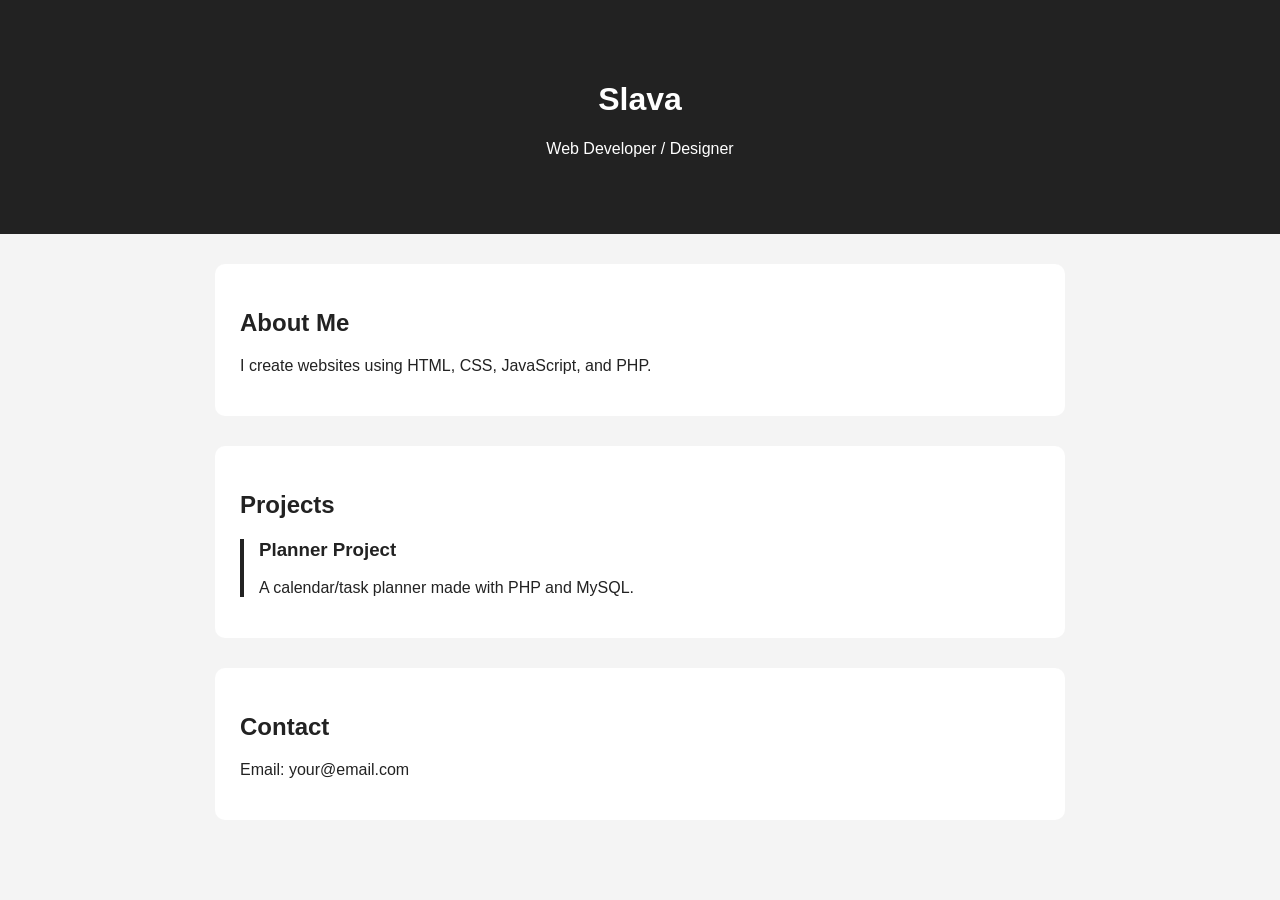
==== index.html @ 246210ca "Updated portfolio" ====
<!DOCTYPE html>
<html lang="en">
<head>
  <meta charset="UTF-8">
  <title>My Portfolio</title>
  <link rel="stylesheet" href="style.css">
</head>
<body>

  <header>
    <h1>Slava</h1>
    <p>Web Developer / Designer</p>
  </header>

  <section>
    <h2>About Me</h2>
    <p>I create websites using HTML, CSS, JavaScript, and PHP.</p>
  </section>

  <section>
    <h2>Projects</h2>
    <div class="project">
      <h3>Planner Project</h3>
      <p>A calendar/task planner made with PHP and MySQL.</p>
    </div>
  </section>

  <section>
    <h2>Contact</h2>
    <p>Email: your@email.com</p>
  </section>

  <script src="script.js"></script>
</body>
</html>
---- style.css ----
body {
  font-family: Arial, sans-serif;
  margin: 0;
  background: #f4f4f4;
  color: #222;
}

header {
  background: #222;
  color: white;
  text-align: center;
  padding: 60px 20px;
}

section {
  max-width: 800px;
  margin: 30px auto;
  background: white;
  padding: 25px;
  border-radius: 10px;
}

.project {
  border-left: 4px solid #222;
  padding-left: 15px;
}
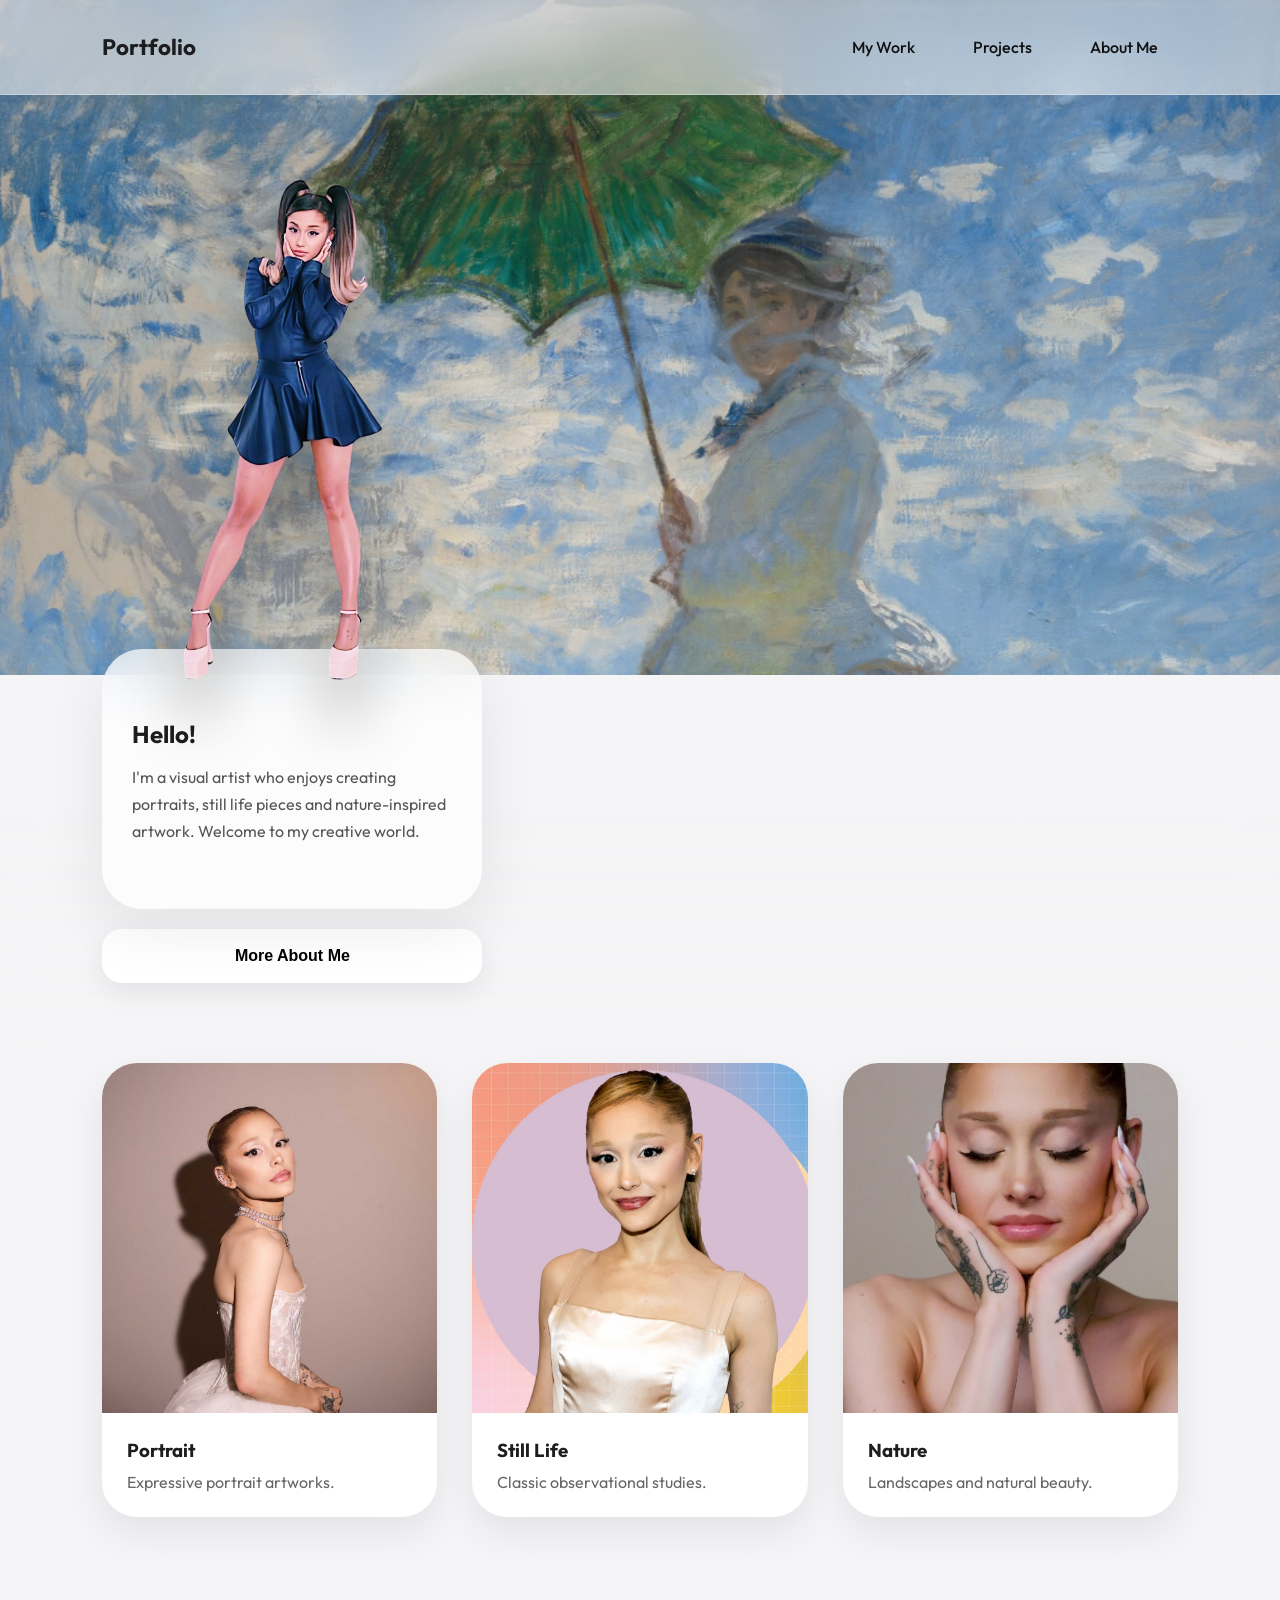
==== commit 6855b451: "added pics" ====
--- a/index.html
+++ b/index.html
@@ -1,35 +1,118 @@
 <!DOCTYPE html>
 <html lang="en">
 <head>
-  <meta charset="UTF-8">
-  <title>My Portfolio</title>
-  <link rel="stylesheet" href="style.css">
+    <meta charset="UTF-8">
+    <meta name="viewport" content="width=device-width, initial-scale=1.0">
+    <title>Artist Portfolio</title>
+
+    <link rel="stylesheet" href="style.css">
+
+    <link rel="preconnect" href="https://fonts.googleapis.com">
+    <link href="https://fonts.googleapis.com/css2?family=Outfit:wght@300;400;500;600;700&display=swap" rel="stylesheet">
 </head>
 <body>
 
-  <header>
-    <h1>Slava</h1>
-    <p>Web Developer / Designer</p>
-  </header>
+    <div class="page">
 
-  <section>
-    <h2>About Me</h2>
-    <p>I create websites using HTML, CSS, JavaScript, and PHP.</p>
-  </section>
+        <!-- NAVIGATION -->
 
-  <section>
-    <h2>Projects</h2>
-    <div class="project">
-      <h3>Planner Project</h3>
-      <p>A calendar/task planner made with PHP and MySQL.</p>
+        <nav class="navbar">
+            <div class="logo">Portfolio</div>
+
+            <div class="nav-links">
+                <a href="#gallery">My Work</a>
+                <a href="#projects">Projects</a>
+                <a href="#about">About Me</a>
+            </div>
+        </nav>
+
+        <!-- HERO -->
+
+        <section class="hero">
+
+            <!-- BIG ARTWORK BACKGROUND -->
+
+            <div class="hero-artwork">
+                <img src="images/big-artwork.png" alt="">
+                <div class="fade-bottom"></div>
+            </div>
+
+            <!-- LEFT SIDE -->
+
+            <div class="about-container">
+
+                <div class="character-card">
+
+                    <img
+                        src="images/me.png"
+                        alt="Me"
+                        class="artist-image"
+                    >
+
+                    <div class="about-box">
+
+                        <h2>Hello!</h2>
+
+                        <p>
+                            I'm a visual artist who enjoys creating
+                            portraits, still life pieces and nature-inspired
+                            artwork. Welcome to my creative world.
+                        </p>
+
+                    </div>
+
+                </div>
+
+                <button class="about-btn">
+                    More About Me
+                </button>
+
+            </div>
+
+        </section>
+
+        <!-- GALLERY -->
+
+        <section id="gallery" class="gallery">
+
+            <div class="art-card">
+                <div class="card-image">
+                    <img src="images/portrait.jpg" alt="">
+                </div>
+
+                <div class="card-content">
+                    <h3>Portrait</h3>
+                    <p>Expressive portrait artworks.</p>
+                </div>
+            </div>
+
+            <div class="art-card">
+                <div class="card-image">
+                    <img src="images/still-life.jpg" alt="">
+                </div>
+
+                <div class="card-content">
+                    <h3>Still Life</h3>
+                    <p>Classic observational studies.</p>
+                </div>
+            </div>
+
+            <div class="art-card">
+                <div class="card-image">
+                    <img src="images/nature.jpg" alt="">
+                </div>
+
+                <div class="card-content">
+                    <h3>Nature</h3>
+                    <p>Landscapes and natural beauty.</p>
+                </div>
+            </div>
+
+        </section>
+
     </div>
-  </section>
 
-  <section>
-    <h2>Contact</h2>
-    <p>Email: your@email.com</p>
-  </section>
+    <script src="script.js"></script>
 
-  <script src="script.js"></script>
 </body>
 </html>
--- a/style.css
+++ b/style.css
@@ -1,26 +1,275 @@
-body {
-  font-family: Arial, sans-serif;
-  margin: 0;
-  background: #f4f4f4;
-  color: #222;
-}
-
-header {
-  background: #222;
-  color: white;
-  text-align: center;
-  padding: 60px 20px;
-}
-
-section {
-  max-width: 800px;
-  margin: 30px auto;
-  background: white;
-  padding: 25px;
-  border-radius: 10px;
-}
-
-.project {
-  border-left: 4px solid #222;
-  padding-left: 15px;
+*{
+    margin:0;
+    padding:0;
+    box-sizing:border-box;
+}
+
+html{
+    scroll-behavior:smooth;
+}
+
+body{
+    font-family:'Outfit',sans-serif;
+    background:#f5f5f7;
+    color:#1d1d1f;
+    overflow-x:hidden;
+}
+
+.page{
+    width:100%;
+}
+
+/* NAV */
+
+.navbar{
+    position:fixed;
+    top:0;
+    left:0;
+    width:100%;
+    padding:25px 8%;
+    display:flex;
+    justify-content:space-between;
+    align-items:center;
+    z-index:1000;
+
+    backdrop-filter:blur(25px);
+    background:rgba(255,255,255,0.55);
+    border-bottom:1px solid rgba(255,255,255,.3);
+}
+
+.logo{
+    font-size:1.4rem;
+    font-weight:700;
+}
+
+.nav-links{
+    display:flex;
+    gap:18px;
+}
+
+.nav-links a{
+    text-decoration:none;
+    color:#111;
+    font-weight:500;
+
+    padding:12px 20px;
+    border-radius:100px;
+
+    transition:.3s;
+}
+
+.nav-links a:hover{
+    background:white;
+    transform:translateY(-2px);
+}
+
+/* HERO */
+
+.hero{
+    min-height:100vh;
+    position:relative;
+    display:flex;
+    align-items:center;
+    padding:140px 8% 80px;
+}
+
+.hero-artwork{
+    position:absolute;
+    inset:0;
+    z-index:-2;
+}
+
+.hero-artwork img{
+    width:100%;
+    height:75vh;
+    object-fit:cover;
+}
+
+.fade-bottom{
+    position:absolute;
+    bottom:0;
+    left:0;
+    width:100%;
+    height:250px;
+
+    backdrop-filter:blur(20px);
+
+    background:
+    linear-gradient(
+        to bottom,
+        rgba(245,245,247,0),
+        rgba(245,245,247,1)
+    );
+}
+
+/* ABOUT AREA */
+
+.about-container{
+    width:380px;
+}
+
+.character-card{
+    position:relative;
+    display:flex;
+    flex-direction:column;
+    align-items:center;
+
+    transition:.4s ease;
+    cursor:pointer;
+}
+
+.character-card:hover{
+    transform:translateY(-15px) scale(1.03);
+}
+
+.artist-image{
+    width:280px;
+    margin-bottom:-40px;
+    z-index:2;
+
+    filter:
+        drop-shadow(
+            0 40px 30px rgba(0,0,0,.35)
+        );
+}
+
+.about-box{
+    width:100%;
+    min-height:260px;
+
+    background:rgba(255,255,255,.7);
+    backdrop-filter:blur(25px);
+
+    border-radius:40px;
+
+    padding:70px 30px 30px;
+
+    box-shadow:
+        0 20px 60px rgba(0,0,0,.08);
+}
+
+.about-box h2{
+    margin-bottom:15px;
+}
+
+.about-box p{
+    line-height:1.7;
+    color:#555;
+}
+
+.about-btn{
+    margin-top:20px;
+
+    width:100%;
+    padding:18px;
+
+    border:none;
+    border-radius:20px;
+
+    font-size:1rem;
+    font-weight:600;
+
+    background:white;
+
+    cursor:pointer;
+
+    transition:.3s;
+
+    box-shadow:
+        0 10px 30px rgba(0,0,0,.08);
+}
+
+.about-btn:hover{
+    transform:translateY(-4px);
+}
+
+/* GALLERY */
+
+.gallery{
+    width:100%;
+    padding:0 8% 100px;
+
+    display:grid;
+    grid-template-columns:repeat(3,1fr);
+    gap:35px;
+}
+
+.art-card{
+    background:white;
+
+    border-radius:35px;
+
+    overflow:hidden;
+
+    transition:.4s;
+
+    box-shadow:
+        0 15px 40px rgba(0,0,0,.08);
+}
+
+.art-card:hover{
+    transform:
+        translateY(-15px)
+        scale(1.02);
+}
+
+.card-image{
+    height:350px;
+}
+
+.card-image img{
+    width:100%;
+    height:100%;
+    object-fit:cover;
+}
+
+.card-content{
+    padding:25px;
+}
+
+.card-content h3{
+    margin-bottom:10px;
+}
+
+.card-content p{
+    color:#666;
+}
+
+/* MOBILE */
+
+@media(max-width:1000px){
+
+    .gallery{
+        grid-template-columns:1fr;
+    }
+
+}
+
+@media(max-width:768px){
+
+    .navbar{
+        flex-direction:column;
+        gap:15px;
+    }
+
+    .hero{
+        justify-content:center;
+        text-align:center;
+        padding-top:180px;
+    }
+
+    .about-container{
+        width:100%;
+        max-width:420px;
+    }
+
+    .artist-image{
+        width:220px;
+    }
+
+    .nav-links{
+        flex-wrap:wrap;
+        justify-content:center;
+    }
+
 }
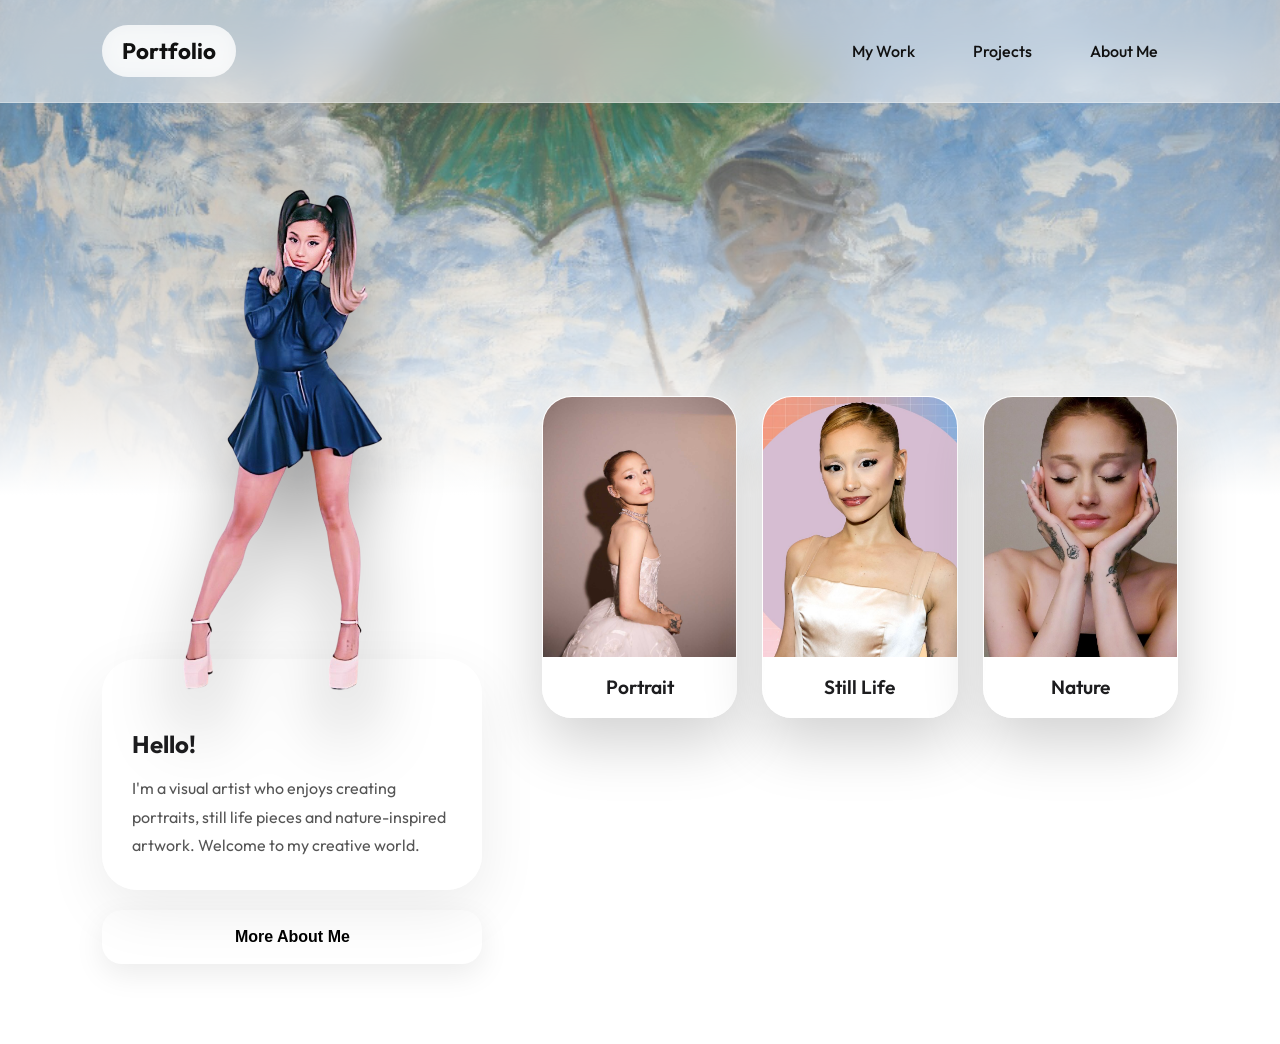
==== commit 8ffdac36: "smooth scroll" ====
--- a/index.html
+++ b/index.html
@@ -10,70 +10,61 @@
     <link rel="preconnect" href="https://fonts.googleapis.com">
     <link href="https://fonts.googleapis.com/css2?family=Outfit:wght@300;400;500;600;700&display=swap" rel="stylesheet">
 </head>
-<body>
+<body id="top">
 
-    <div class="page">
+<div class="page">
 
-        <!-- NAVIGATION -->
+    <nav class="navbar">
 
-        <nav class="navbar">
-            <div class="logo">Portfolio</div>
+        <a href="#top" class="logo" id="scrollTopBtn">
+            Portfolio
+        </a>
 
-            <div class="nav-links">
-                <a href="#gallery">My Work</a>
-                <a href="#projects">Projects</a>
-                <a href="#about">About Me</a>
-            </div>
-        </nav>
+        <div class="nav-links">
+            <a href="#">My Work</a>
+            <a href="#">Projects</a>
+            <a href="#">About Me</a>
+        </div>
 
-        <!-- HERO -->
+    </nav>
 
-        <section class="hero">
+    <section class="hero">
 
-            <!-- BIG ARTWORK BACKGROUND -->
+        <div class="hero-artwork">
+            <img src="images/big-artwork.png" alt="">
+        </div>
 
-            <div class="hero-artwork">
-                <img src="images/big-artwork.png" alt="">
-                <div class="fade-bottom"></div>
-            </div>
+        <div class="about-container">
 
-            <!-- LEFT SIDE -->
+            <div class="character-card">
 
-            <div class="about-container">
+                <img
+                    src="images/me.png"
+                    alt=""
+                    class="artist-image"
+                >
 
-                <div class="character-card">
+                <div class="about-box">
 
-                    <img
-                        src="images/me.png"
-                        alt="Me"
-                        class="artist-image"
-                    >
+                    <h2>Hello!</h2>
 
-                    <div class="about-box">
-
-                        <h2>Hello!</h2>
-
-                        <p>
-                            I'm a visual artist who enjoys creating
-                            portraits, still life pieces and nature-inspired
-                            artwork. Welcome to my creative world.
-                        </p>
-
-                    </div>
+                    <p>
+                        I'm a visual artist who enjoys creating
+                        portraits, still life pieces and nature-inspired
+                        artwork. Welcome to my creative world.
+                    </p>
 
                 </div>
 
-                <button class="about-btn">
-                    More About Me
-                </button>
-
             </div>
 
-        </section>
+            <button class="about-btn">
+                More About Me
+            </button>
 
-        <!-- GALLERY -->
+        </div>
 
-        <section id="gallery" class="gallery">
+        <div class="gallery">
 
             <div class="art-card">
                 <div class="card-image">
@@ -82,7 +73,6 @@
 
                 <div class="card-content">
                     <h3>Portrait</h3>
-                    <p>Expressive portrait artworks.</p>
                 </div>
             </div>
 
@@ -93,7 +83,6 @@
 
                 <div class="card-content">
                     <h3>Still Life</h3>
-                    <p>Classic observational studies.</p>
                 </div>
             </div>
 
@@ -104,15 +93,16 @@
 
                 <div class="card-content">
                     <h3>Nature</h3>
-                    <p>Landscapes and natural beauty.</p>
                 </div>
             </div>
 
-        </section>
+        </div>
 
-    </div>
+    </section>
 
-    <script src="script.js"></script>
+</div>
+
+<script src="script.js"></script>
 
 </body>
 </html>
--- a/style.css
+++ b/style.css
@@ -10,7 +10,7 @@
 
 body{
     font-family:'Outfit',sans-serif;
-    background:#f5f5f7;
+    background:white;
     color:#1d1d1f;
     overflow-x:hidden;
 }
@@ -19,21 +19,58 @@
     width:100%;
 }
 
-/* NAV */
+.logo{
+    font-size:1.4rem;
+    font-weight:700;
+    text-decoration:none;
+    color:#111;
+
+    transition:.3s;
+}
+
+.logo:hover{
+    transform:scale(1.05);
+}
+
+.logo{
+    text-decoration:none;
+    color:#111;
+
+    padding:12px 20px;
+    border-radius:100px;
+
+    background:rgba(255,255,255,.7);
+    backdrop-filter:blur(10px);
+
+    font-weight:700;
+
+    transition:.3s;
+}
+
+.logo:hover{
+    background:white;
+    transform:translateY(-2px);
+}
+
+/* NAVBAR */
 
 .navbar{
     position:fixed;
     top:0;
     left:0;
     width:100%;
+
     padding:25px 8%;
+
     display:flex;
     justify-content:space-between;
     align-items:center;
+
     z-index:1000;
 
-    backdrop-filter:blur(25px);
-    background:rgba(255,255,255,0.55);
+    backdrop-filter:blur(20px);
+    background:rgba(255,255,255,.55);
+
     border-bottom:1px solid rgba(255,255,255,.3);
 }
 
@@ -60,92 +97,101 @@
 
 .nav-links a:hover{
     background:white;
-    transform:translateY(-2px);
 }
 
 /* HERO */
 
 .hero{
     min-height:100vh;
-    position:relative;
+
     display:flex;
     align-items:center;
-    padding:140px 8% 80px;
-}
+    justify-content:space-between;
+
+    gap:60px;
+
+    padding:150px 8% 80px;
+
+    position:relative;
+}
+
+/* BACKGROUND ART */
 
 .hero-artwork{
     position:absolute;
+    top:0;
+    left:0;
+    width:100%;
+    height:55vh;
+
+    z-index:-1;
+    overflow:hidden;
+}
+
+.hero-artwork img{
+    width:100%;
+    height:100%;
+    object-fit:cover;
+}
+
+.hero-artwork::after{
+    content:"";
+    position:absolute;
     inset:0;
-    z-index:-2;
-}
-
-.hero-artwork img{
-    width:100%;
-    height:75vh;
-    object-fit:cover;
-}
-
-.fade-bottom{
-    position:absolute;
-    bottom:0;
-    left:0;
-    width:100%;
-    height:250px;
-
-    backdrop-filter:blur(20px);
 
     background:
     linear-gradient(
         to bottom,
-        rgba(245,245,247,0),
-        rgba(245,245,247,1)
+        rgba(255,255,255,0.05),
+        rgba(255,255,255,0.35),
+        white
     );
 }
 
-/* ABOUT AREA */
+/* ABOUT */
 
 .about-container{
     width:380px;
+    flex-shrink:0;
 }
 
 .character-card{
-    position:relative;
     display:flex;
     flex-direction:column;
     align-items:center;
 
-    transition:.4s ease;
-    cursor:pointer;
+    transition:.4s;
 }
 
 .character-card:hover{
-    transform:translateY(-15px) scale(1.03);
+    transform:translateY(-10px);
 }
 
 .artist-image{
     width:280px;
+
     margin-bottom:-40px;
+
     z-index:2;
 
     filter:
-        drop-shadow(
-            0 40px 30px rgba(0,0,0,.35)
-        );
+    drop-shadow(
+        0 40px 35px rgba(0,0,0,.35)
+    );
 }
 
 .about-box{
     width:100%;
-    min-height:260px;
-
-    background:rgba(255,255,255,.7);
+
+    background:rgba(255,255,255,.75);
     backdrop-filter:blur(25px);
 
-    border-radius:40px;
+    border-radius:35px;
 
     padding:70px 30px 30px;
 
     box-shadow:
-        0 20px 60px rgba(0,0,0,.08);
+    0 20px 60px rgba(0,0,0,.08);
 }
 
 .about-box h2{
@@ -153,30 +199,30 @@
 }
 
 .about-box p{
-    line-height:1.7;
+    line-height:1.8;
     color:#555;
 }
 
 .about-btn{
+    width:100%;
     margin-top:20px;
 
-    width:100%;
     padding:18px;
 
     border:none;
     border-radius:20px;
 
+    background:white;
+
     font-size:1rem;
     font-weight:600;
 
-    background:white;
-
     cursor:pointer;
 
+    box-shadow:
+    0 10px 30px rgba(0,0,0,.08);
+
     transition:.3s;
-
-    box-shadow:
-        0 10px 30px rgba(0,0,0,.08);
 }
 
 .about-btn:hover{
@@ -186,35 +232,41 @@
 /* GALLERY */
 
 .gallery{
-    width:100%;
-    padding:0 8% 100px;
+    flex:1;
 
     display:grid;
     grid-template-columns:repeat(3,1fr);
-    gap:35px;
+
+    gap:25px;
 }
 
 .art-card{
-    background:white;
-
-    border-radius:35px;
-
+    background:rgba(255,255,255,.85);
+
+    backdrop-filter:blur(25px);
+
+    border-radius:30px;
     overflow:hidden;
 
+    border:1px solid rgba(255,255,255,.9);
+
+    box-shadow:
+        0 25px 60px rgba(0,0,0,.18),
+        0 0 35px rgba(255,255,255,.9);
+
     transition:.4s;
-
+}
+
+.art-card:hover{
     box-shadow:
-        0 15px 40px rgba(0,0,0,.08);
-}
-
-.art-card:hover{
-    transform:
-        translateY(-15px)
-        scale(1.02);
+        0 35px 80px rgba(0,0,0,.25),
+        0 0 55px rgba(255,255,255,1);
+
+    transform:translateY(-15px);
 }
 
 .card-image{
-    height:350px;
+    height:260px;
 }
 
 .card-image img{
@@ -224,23 +276,41 @@
 }
 
 .card-content{
-    padding:25px;
+    padding:18px;
+    text-align:center;
 }
 
 .card-content h3{
-    margin-bottom:10px;
-}
-
-.card-content p{
-    color:#666;
+    font-size:1.2rem;
+    font-weight:600;
 }
 
 /* MOBILE */
 
-@media(max-width:1000px){
+@media(max-width:1200px){
 
     .gallery{
         grid-template-columns:1fr;
+        max-width:400px;
+    }
+
+}
+
+@media(max-width:900px){
+
+    .hero{
+        flex-direction:column;
+        text-align:center;
+    }
+
+    .about-container{
+        width:100%;
+        max-width:420px;
+    }
+
+    .gallery{
+        width:100%;
+        max-width:420px;
     }
 
 }
@@ -252,24 +322,17 @@
         gap:15px;
     }
 
-    .hero{
-        justify-content:center;
-        text-align:center;
-        padding-top:180px;
-    }
-
-    .about-container{
-        width:100%;
-        max-width:420px;
-    }
-
-    .artist-image{
-        width:220px;
-    }
-
     .nav-links{
         flex-wrap:wrap;
         justify-content:center;
     }
 
+    .hero{
+        padding-top:190px;
+    }
+
+    .artist-image{
+        width:220px;
+    }
+
 }
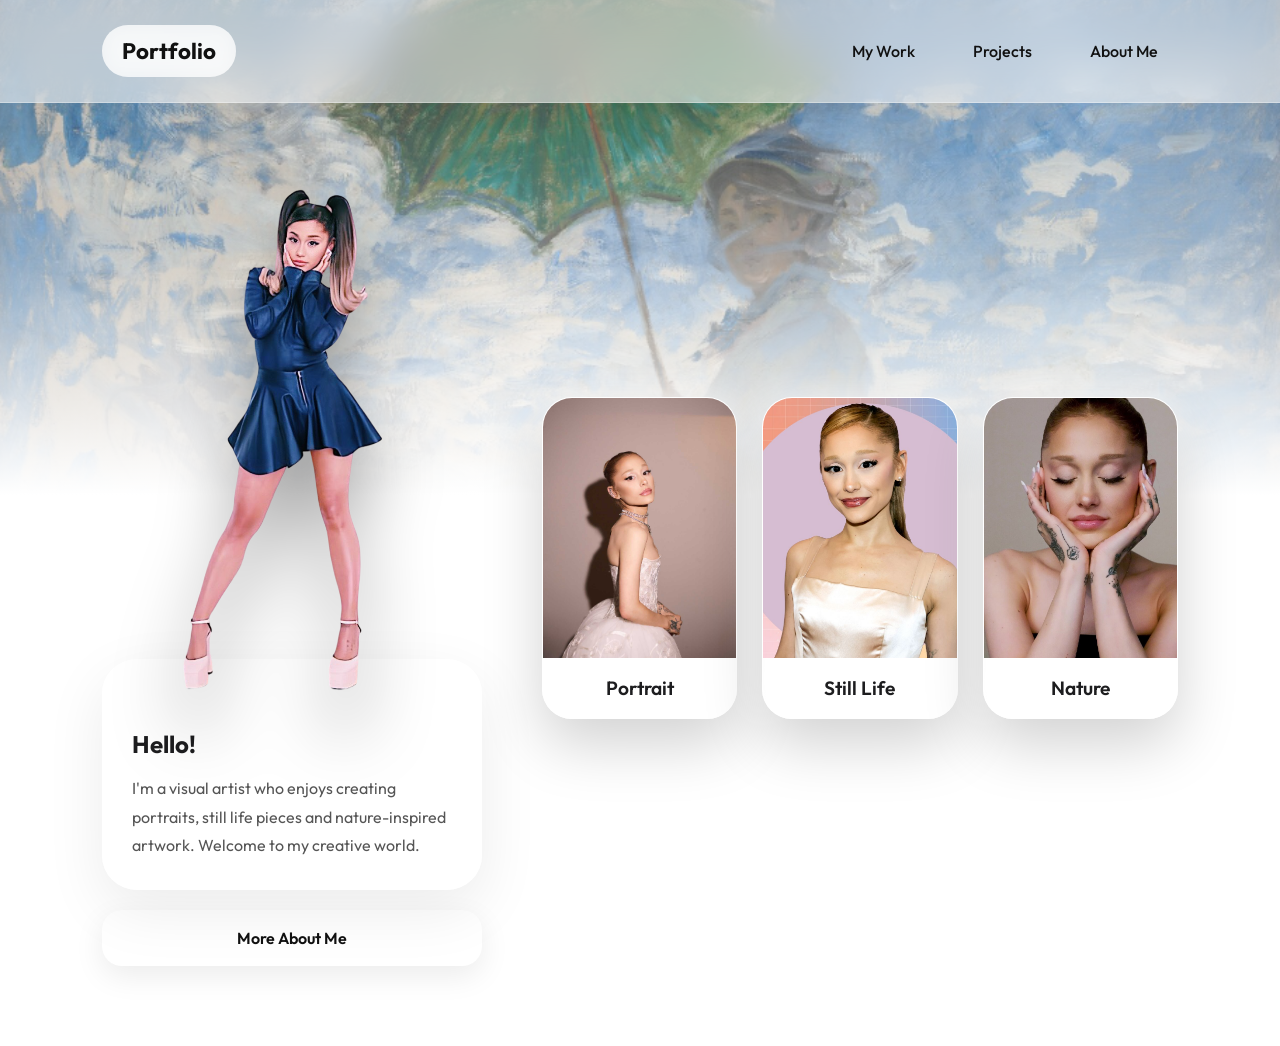
==== commit 50bc3d57: "smoother" ====
--- a/index.html
+++ b/index.html
@@ -20,11 +20,11 @@
             Portfolio
         </a>
 
-        <div class="nav-links">
-            <a href="#">My Work</a>
-            <a href="#">Projects</a>
-            <a href="#">About Me</a>
-        </div>
+            <div class="nav-links">
+                <a href="my-work.html">My Work</a>
+                <a href="projects.html">Projects</a>
+                <a href="about-me.html">About Me</a>
+            </div>
 
     </nav>
 
@@ -58,9 +58,9 @@
 
             </div>
 
-            <button class="about-btn">
+            <a href="about-me.html" class="about-btn">
                 More About Me
-            </button>
+            </a>
 
         </div>
 
--- a/style.css
+++ b/style.css
@@ -229,6 +229,36 @@
     transform:translateY(-4px);
 }
 
+.about-btn{
+    display:block;
+    width:100%;
+    margin-top:20px;
+
+    padding:18px;
+
+    border:none;
+    border-radius:20px;
+
+    background:white;
+
+    font-size:1rem;
+    font-weight:600;
+    text-align:center;
+    text-decoration:none;
+    color:#111;
+
+    cursor:pointer;
+
+    box-shadow:
+    0 10px 30px rgba(0,0,0,.08);
+
+    transition:.3s;
+}
+
+.about-btn:hover{
+    transform:translateY(-4px);
+}
+
 /* GALLERY */
 
 .gallery{
@@ -285,6 +315,150 @@
     font-weight:600;
 }
 
+/* SUBPAGES */
+
+.subpage-hero{
+    min-height:100vh;
+    padding:150px 8% 80px;
+
+    display:flex;
+    flex-direction:column;
+    justify-content:center;
+    gap:40px;
+
+    background:
+        linear-gradient(
+            to bottom,
+            rgba(255,255,255,.65),
+            white
+        );
+}
+
+.section-title{
+    text-align:center;
+}
+
+.section-title h1,
+.subpage-card h1{
+    font-size:3rem;
+    margin-bottom:15px;
+}
+
+.section-title p,
+.subpage-card p{
+    color:#555;
+    line-height:1.8;
+    font-size:1.05rem;
+}
+
+.subpage-card{
+    max-width:1000px;
+    margin:0 auto;
+
+    background:rgba(255,255,255,.8);
+    backdrop-filter:blur(25px);
+
+    border-radius:35px;
+    padding:50px;
+
+    box-shadow:
+        0 25px 60px rgba(0,0,0,.12);
+}
+
+.about-page-card{
+    display:flex;
+    align-items:center;
+    gap:50px;
+}
+
+.about-page-image{
+    width:300px;
+
+    filter:
+        drop-shadow(
+            0 35px 30px rgba(0,0,0,.25)
+        );
+}
+
+.work-grid,
+.project-grid{
+    display:grid;
+    grid-template-columns:repeat(3,1fr);
+    gap:30px;
+}
+
+.card-content p{
+    margin-top:10px;
+    color:#555;
+    line-height:1.6;
+}
+
+.project-card{
+    background:rgba(255,255,255,.85);
+    backdrop-filter:blur(25px);
+
+    border-radius:30px;
+    padding:35px;
+
+    box-shadow:
+        0 25px 60px rgba(0,0,0,.14);
+
+    transition:.4s;
+}
+
+.project-card:hover{
+    transform:translateY(-12px);
+    box-shadow:
+        0 35px 80px rgba(0,0,0,.22);
+}
+
+.project-card h2{
+    margin-bottom:15px;
+}
+
+.project-card p{
+    color:#555;
+    line-height:1.8;
+}
+
+@media(max-width:1000px){
+
+    .work-grid,
+    .project-grid{
+        grid-template-columns:1fr;
+        max-width:430px;
+        width:100%;
+        margin:0 auto;
+    }
+
+    .about-page-card{
+        flex-direction:column;
+        text-align:center;
+    }
+
+}
+
+@media(max-width:768px){
+
+    .subpage-hero{
+        padding-top:210px;
+    }
+
+    .section-title h1,
+    .subpage-card h1{
+        font-size:2.3rem;
+    }
+
+    .subpage-card{
+        padding:35px 25px;
+    }
+
+    .about-page-image{
+        width:220px;
+    }
+
+}
+
 /* MOBILE */
 
 @media(max-width:1200px){
@@ -335,4 +509,229 @@
         width:220px;
     }
 
-}+}
+
+/* MY WORK PAGE */
+
+.theme-grid{
+    display:grid;
+    grid-template-columns:repeat(4,1fr);
+    gap:25px;
+}
+
+.theme-card{
+    min-height:180px;
+
+    display:flex;
+    align-items:center;
+    justify-content:center;
+
+    background:rgba(255,255,255,.85);
+    backdrop-filter:blur(25px);
+
+    border-radius:30px;
+
+    text-decoration:none;
+    color:#111;
+
+    font-size:1.3rem;
+    font-weight:700;
+
+    box-shadow:
+        0 25px 60px rgba(0,0,0,.14);
+
+    transition:.4s;
+}
+
+.theme-card:hover{
+    transform:translateY(-12px);
+    box-shadow:
+        0 35px 80px rgba(0,0,0,.22);
+}
+
+.materials-section,
+.sketchbook-section{
+    margin-top:70px;
+}
+
+.materials-grid{
+    display:grid;
+    grid-template-columns:repeat(4,1fr);
+    gap:25px;
+}
+
+.material-card{
+    background:rgba(255,255,255,.85);
+    backdrop-filter:blur(25px);
+
+    border-radius:30px;
+    padding:30px;
+
+    box-shadow:
+        0 25px 60px rgba(0,0,0,.12);
+
+    transition:.4s;
+}
+
+.material-card:hover{
+    transform:translateY(-10px);
+}
+
+.material-card h3{
+    margin-bottom:12px;
+    font-size:1.3rem;
+}
+
+.material-card p{
+    color:#555;
+    line-height:1.7;
+}
+
+/* SKETCHBOOK MARQUEE */
+
+.marquee{
+    display:flex;
+    block-size:var(--marquee-item-height);
+    margin-block:45px;
+
+    position:relative;
+    overflow-x:hidden;
+
+    mask-image:linear-gradient(
+        to right,
+        transparent,
+        black 20%,
+        black 80%,
+        transparent
+    );
+}
+
+.marquee--8{
+    --marquee-item-width:180px;
+    --marquee-item-height:180px;
+    --marquee-duration:36s;
+    --marquee-items:8;
+}
+
+.marquee--6{
+    --marquee-item-width:220px;
+    --marquee-item-height:150px;
+    --marquee-duration:32s;
+    --marquee-items:6;
+}
+
+.marquee__item{
+    --marquee-item-offset:max(
+        calc(var(--marquee-item-width) * var(--marquee-items)),
+        calc(100% + var(--marquee-item-width))
+    );
+
+    --marquee-delay:calc(
+        var(--marquee-duration) / var(--marquee-items) *
+        (var(--marquee-items) - var(--marquee-item-index)) * -1
+    );
+
+    position:absolute;
+    inset-inline-start:var(--marquee-item-offset);
+
+    width:var(--marquee-item-width);
+    height:var(--marquee-item-height);
+
+    object-fit:cover;
+
+    border-radius:25px;
+
+    box-shadow:
+        0 20px 45px rgba(0,0,0,.18);
+
+    animation:go linear var(--marquee-duration) var(--marquee-delay, 0s) infinite;
+}
+
+.marquee__item:nth-child(4n){
+    border-top-right-radius:60px;
+}
+
+.marquee__item:nth-child(4n + 1){
+    border-bottom-right-radius:60px;
+}
+
+.marquee__item:nth-child(4n + 2){
+    border-bottom-left-radius:60px;
+}
+
+.marquee__item:nth-child(4n + 3){
+    border-top-left-radius:60px;
+}
+
+.marquee--8 .marquee__item:nth-of-type(1),
+.marquee--6 .marquee__item:nth-of-type(1){
+    --marquee-item-index:1;
+}
+
+.marquee--8 .marquee__item:nth-of-type(2),
+.marquee--6 .marquee__item:nth-of-type(2){
+    --marquee-item-index:2;
+}
+
+.marquee--8 .marquee__item:nth-of-type(3),
+.marquee--6 .marquee__item:nth-of-type(3){
+    --marquee-item-index:3;
+}
+
+.marquee--8 .marquee__item:nth-of-type(4),
+.marquee--6 .marquee__item:nth-of-type(4){
+    --marquee-item-index:4;
+}
+
+.marquee--8 .marquee__item:nth-of-type(5),
+.marquee--6 .marquee__item:nth-of-type(5){
+    --marquee-item-index:5;
+}
+
+.marquee--8 .marquee__item:nth-of-type(6),
+.marquee--6 .marquee__item:nth-of-type(6){
+    --marquee-item-index:6;
+}
+
+.marquee--8 .marquee__item:nth-of-type(7){
+    --marquee-item-index:7;
+}
+
+.marquee--8 .marquee__item:nth-of-type(8){
+    --marquee-item-index:8;
+}
+
+@keyframes go{
+    to{
+        inset-inline-start:calc(var(--marquee-item-width) * -1);
+    }
+}
+
+@media(max-width:1000px){
+
+    .theme-grid,
+    .materials-grid{
+        grid-template-columns:repeat(2,1fr);
+    }
+
+}
+
+@media(max-width:600px){
+
+    .theme-grid,
+    .materials-grid{
+        grid-template-columns:1fr;
+    }
+
+    .marquee--8{
+        --marquee-item-width:140px;
+        --marquee-item-height:140px;
+    }
+
+    .marquee--6{
+        --marquee-item-width:170px;
+        --marquee-item-height:120px;
+    }
+
+}
+
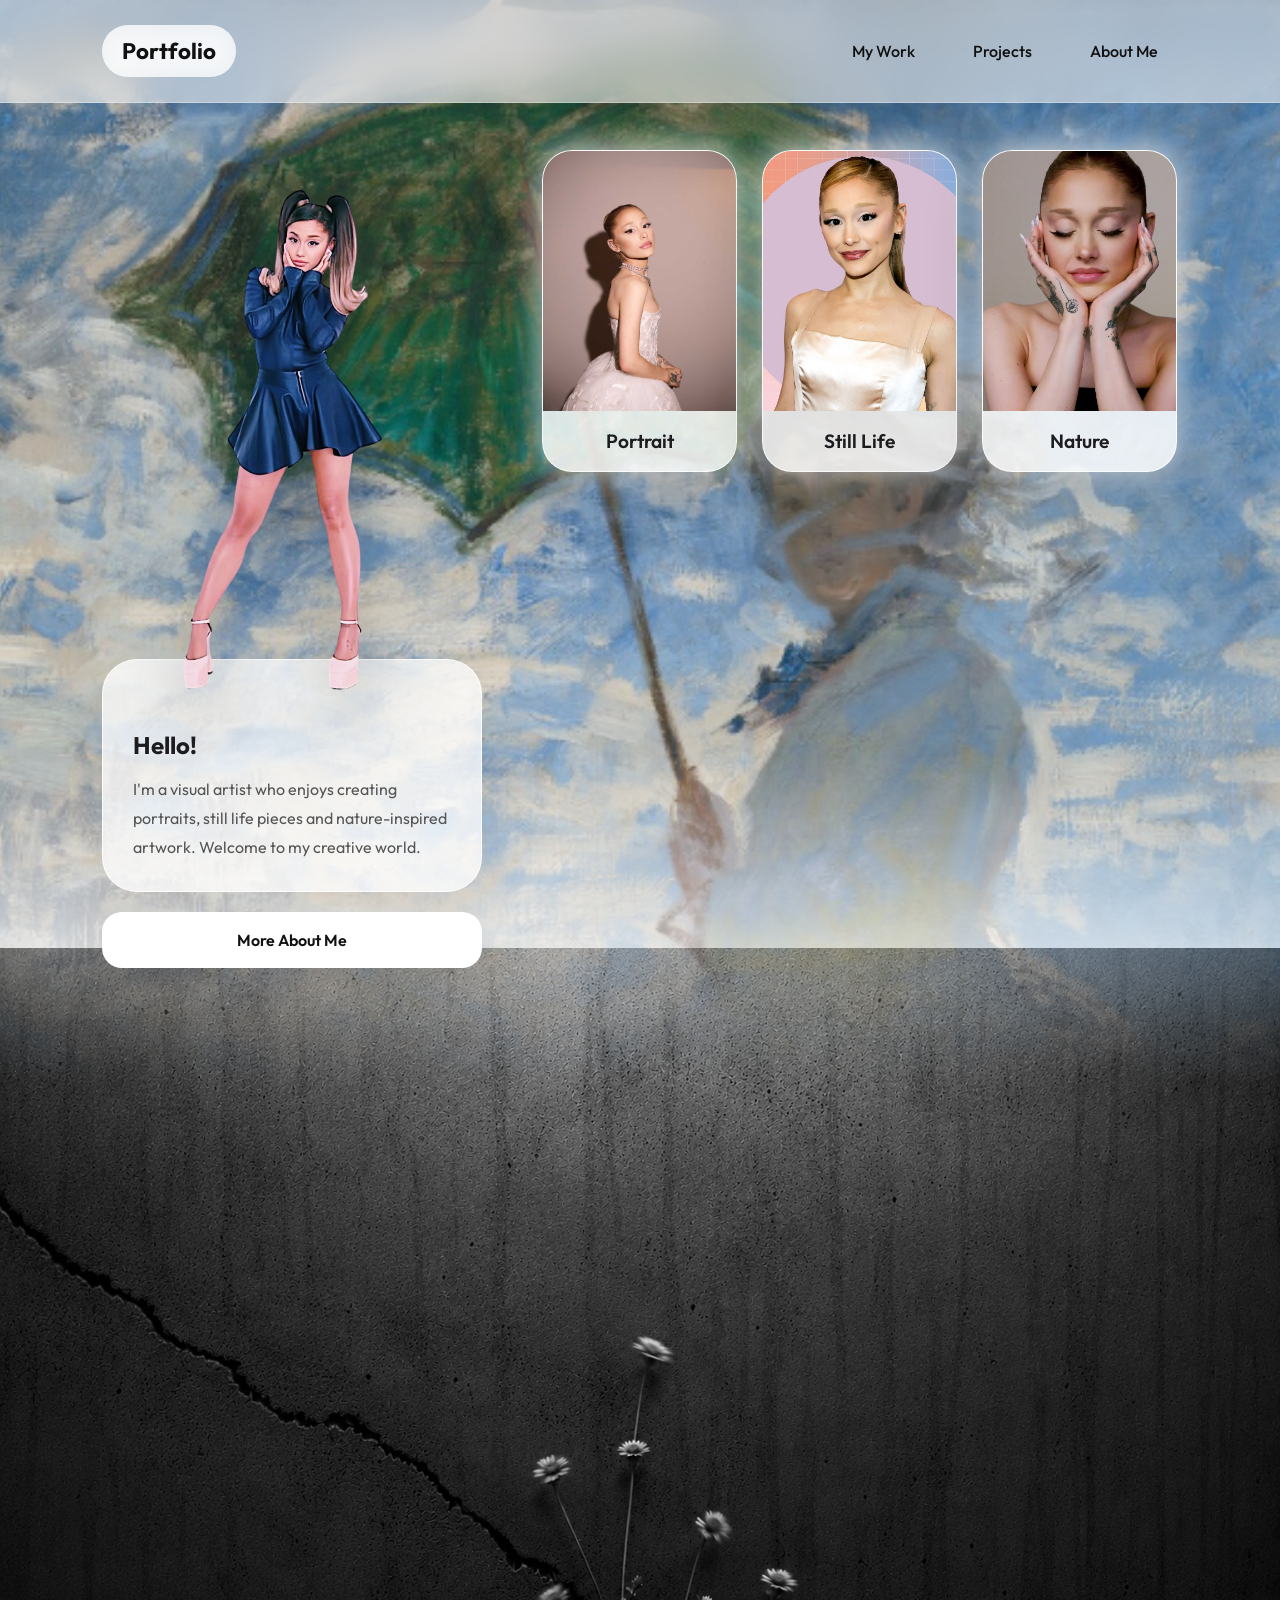
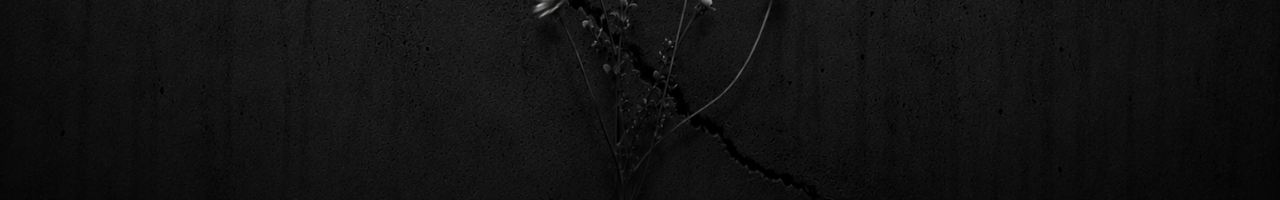
==== commit 8dabd998: "anima" ====
--- a/index.html
+++ b/index.html
@@ -31,7 +31,7 @@
     <section class="hero">
 
         <div class="hero-artwork">
-            <img src="images/big-artwork.png" alt="">
+            <img src="images/big-artwork.png" alt="top-art">
         </div>
 
         <div class="about-container">
--- a/style.css
+++ b/style.css
@@ -100,52 +100,62 @@
 }
 
 /* HERO */
-
 .hero{
-    min-height:100vh;
-
+    min-height:200vh;
     display:flex;
-    align-items:center;
+    align-items:flex-start;
     justify-content:space-between;
-
     gap:60px;
-
     padding:150px 8% 80px;
-
     position:relative;
-}
-
-/* BACKGROUND ART */
+    overflow:hidden;
+
+    background:
+        url("images/flower-bg.png")
+        center bottom / 100% auto no-repeat;
+}
 
 .hero-artwork{
     position:absolute;
     top:0;
     left:0;
     width:100%;
-    height:55vh;
-
-    z-index:-1;
+    height:120vh;
+    z-index:0;
     overflow:hidden;
+    pointer-events:none;
 }
 
 .hero-artwork img{
     width:100%;
     height:100%;
     object-fit:cover;
-}
-
-.hero-artwork::after{
-    content:"";
-    position:absolute;
-    inset:0;
-
-    background:
-    linear-gradient(
+    object-position:center top;
+
+    -webkit-mask-image:linear-gradient(
         to bottom,
-        rgba(255,255,255,0.05),
-        rgba(255,255,255,0.35),
-        white
+        black 0%,
+        black 70%,
+        transparent 100%
     );
+
+    mask-image:linear-gradient(
+        to bottom,
+        black 0%,
+        black 70%,
+        transparent 100%
+    );
+}
+
+.hero::before,
+.hero::after{
+    display:none;
+}
+
+.about-container,
+.gallery{
+    position:relative;
+    z-index:2;
 }
 
 /* ABOUT */
@@ -735,3 +745,199 @@
 
 }
 
+/* APPLE STYLE ANIMATIONS */
+
+.reveal{
+    opacity:0;
+    transform:translateY(45px) scale(.96);
+    filter:blur(10px);
+    transition:
+        opacity .9s ease,
+        transform .9s cubic-bezier(.22,1,.36,1),
+        filter .9s ease;
+}
+
+.reveal.show{
+    opacity:1;
+    transform:translateY(0) scale(1);
+    filter:blur(0);
+}
+
+.art-card,
+.about-btn,
+.project-card,
+.theme-card,
+.material-card,
+.subpage-card{
+    transition:
+        transform .45s cubic-bezier(.22,1,.36,1),
+        box-shadow .45s ease,
+        background .45s ease,
+        border-color .45s ease;
+}
+
+.art-card:hover,
+.project-card:hover,
+.theme-card:hover,
+.material-card:hover,
+.subpage-card:hover{
+    box-shadow:
+        0 35px 90px rgba(0,0,0,.22),
+        0 0 45px rgba(255,255,255,.95);
+}
+
+.about-box,
+.art-card,
+.project-card,
+.theme-card,
+.material-card,
+.subpage-card{
+    border:1px solid rgba(255,255,255,.8);
+}
+
+.about-box:hover,
+.about-btn:hover{
+    box-shadow:
+        0 25px 70px rgba(0,0,0,.18),
+        0 0 40px rgba(255,255,255,.9);
+}
+
+.navbar{
+    animation:navDrop .8s cubic-bezier(.22,1,.36,1);
+}
+
+@keyframes navDrop{
+    from{
+        opacity:0;
+        transform:translateY(-30px);
+        filter:blur(10px);
+    }
+    to{
+        opacity:1;
+        transform:translateY(0);
+        filter:blur(0);
+    }
+}
+
+.hero-artwork img{
+    animation:softZoom 12s ease-in-out infinite alternate;
+}
+
+@keyframes softZoom{
+    from{
+        transform:scale(1);
+    }
+    to{
+        transform:scale(1.04);
+    }
+}
+
+@media(prefers-reduced-motion:reduce){
+    *,
+    *::before,
+    *::after{
+        animation:none !important;
+        transition:none !important;
+        scroll-behavior:auto !important;
+    }
+}
+
+/* SMOOTHER APPLE-STYLE ANIMATIONS */
+
+.reveal{
+    opacity:0;
+    transform:translateY(70px) scale(.94);
+    filter:blur(16px);
+    transition:
+        opacity 1.4s ease,
+        transform 1.4s cubic-bezier(.16,1,.3,1),
+        filter 1.4s ease;
+    will-change:transform, opacity, filter;
+}
+
+.reveal.show{
+    opacity:1;
+    transform:translateY(0) scale(1);
+    filter:blur(0);
+}
+
+/* smooth hover for cards/buttons only */
+.art-card,
+.project-card,
+.theme-card,
+.material-card,
+.subpage-card,
+.about-btn,
+.about-box{
+    transition:
+        transform .75s cubic-bezier(.16,1,.3,1),
+        box-shadow .75s ease,
+        background .75s ease,
+        border-color .75s ease,
+        filter .75s ease;
+    will-change:transform;
+}
+
+/* glow only real boxes, NOT me.png container */
+.art-card:hover,
+.project-card:hover,
+.theme-card:hover,
+.material-card:hover,
+.subpage-card:hover{
+    box-shadow:
+        0 40px 100px rgba(0,0,0,.22),
+        0 0 55px rgba(255,255,255,.95);
+    transform:translateY(-14px) scale(1.015);
+}
+
+.about-box:hover,
+.about-btn:hover{
+    box-shadow:
+        0 30px 80px rgba(0,0,0,.16),
+        0 0 45px rgba(255,255,255,.9);
+}
+
+/* ME.PNG: shadow follows transparent PNG shape */
+.character-card{
+    transition:transform .85s cubic-bezier(.16,1,.3,1);
+    will-change:transform;
+}
+
+.character-card:hover{
+    transform:translateY(-18px) scale(1.035);
+}
+
+.artist-image{
+    transition:
+        transform .85s cubic-bezier(.16,1,.3,1),
+        filter .85s ease;
+
+    filter:
+        drop-shadow(0 35px 30px rgba(0,0,0,.28));
+}
+
+.character-card:hover .artist-image{
+    transform:translateY(-10px) scale(1.06);
+
+    filter:
+        drop-shadow(0 50px 38px rgba(0,0,0,.38))
+        drop-shadow(0 0 28px rgba(255,255,255,.75));
+}
+
+/* softer navbar entrance */
+.navbar{
+    animation:navDrop 1.2s cubic-bezier(.16,1,.3,1);
+}
+
+@keyframes navDrop{
+    from{
+        opacity:0;
+        transform:translateY(-40px);
+        filter:blur(14px);
+    }
+    to{
+        opacity:1;
+        transform:translateY(0);
+        filter:blur(0);
+    }
+}
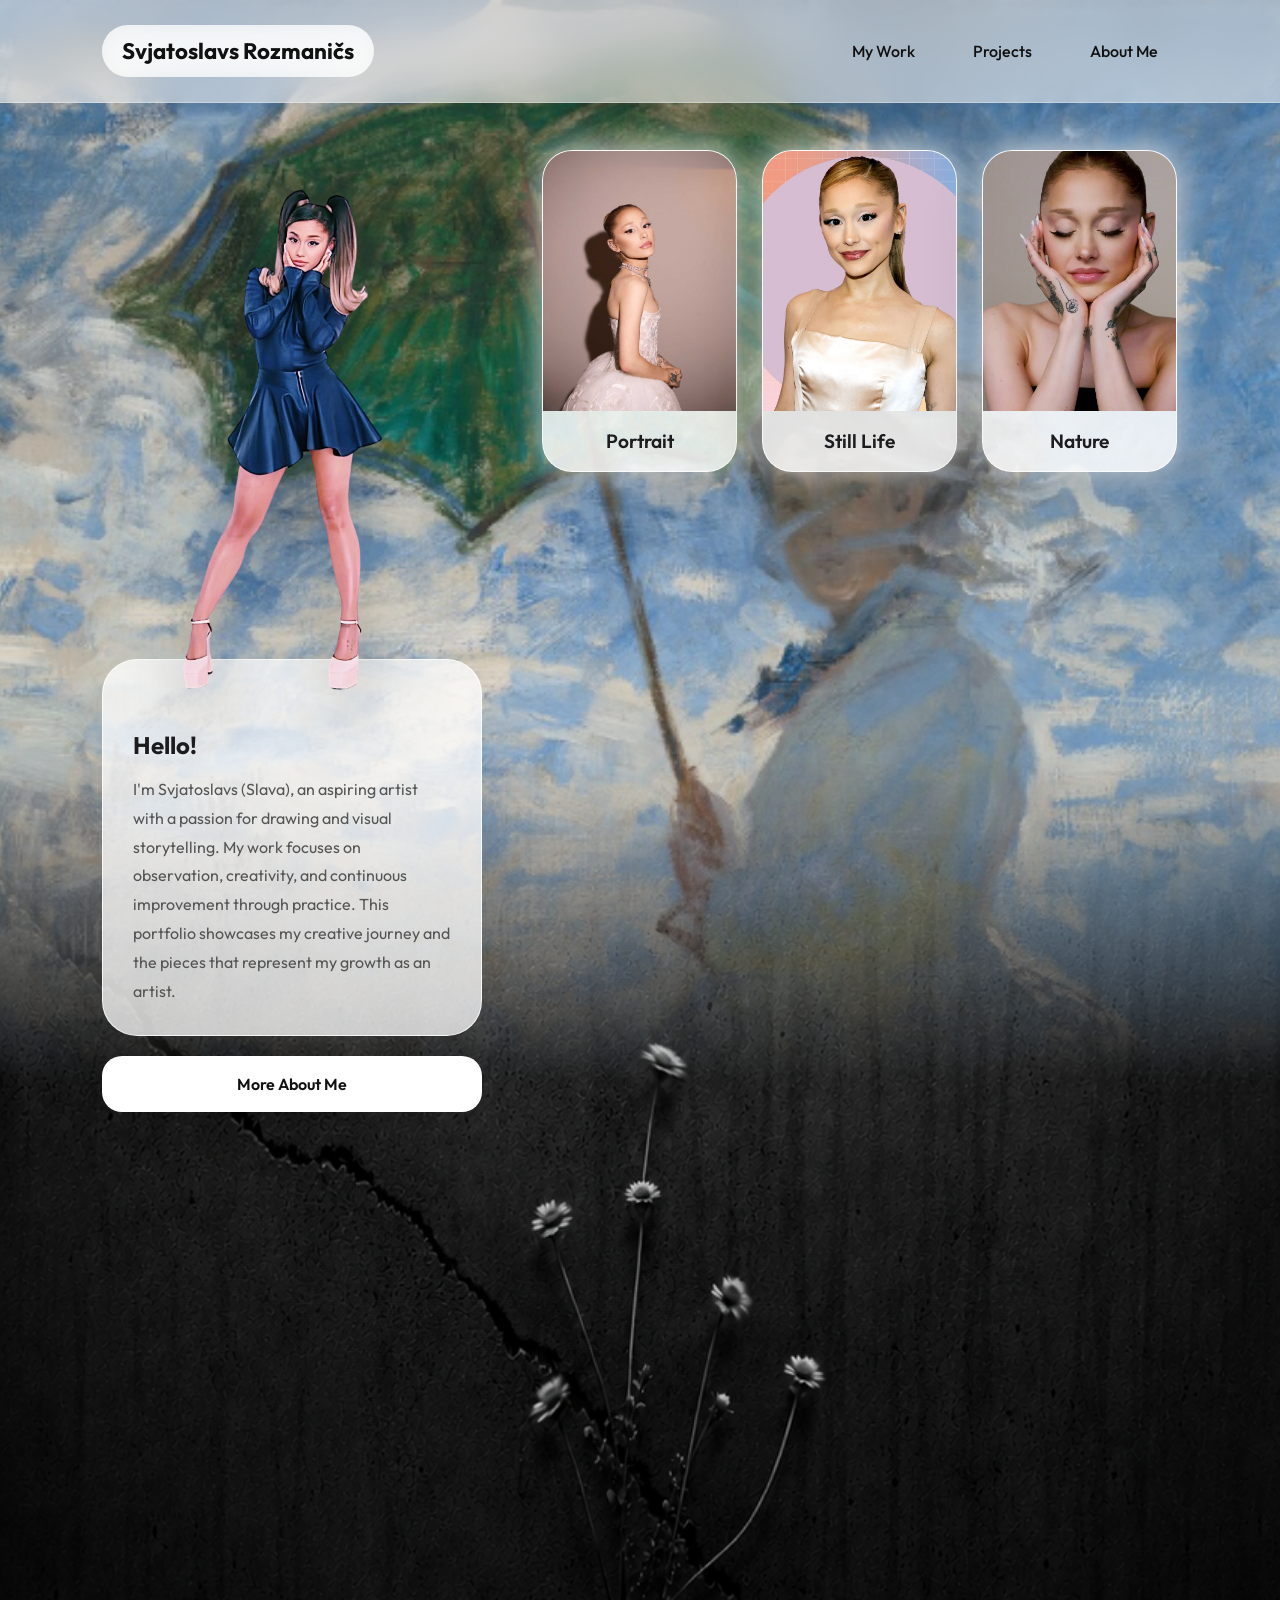
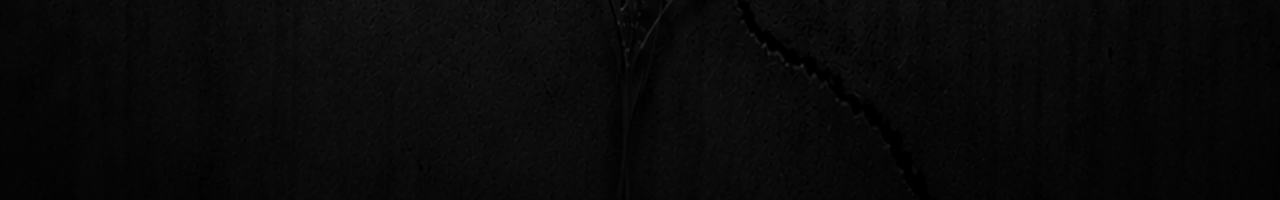
==== commit c72858cb: "just" ====
--- a/index.html
+++ b/index.html
@@ -3,7 +3,7 @@
 <head>
     <meta charset="UTF-8">
     <meta name="viewport" content="width=device-width, initial-scale=1.0">
-    <title>Artist Portfolio</title>
+    <title>Svjatoslavs Portfolio</title>
 
     <link rel="stylesheet" href="style.css">
 
@@ -17,7 +17,7 @@
     <nav class="navbar">
 
         <a href="#top" class="logo" id="scrollTopBtn">
-            Portfolio
+            Svjatoslavs Rozmaničs
         </a>
 
             <div class="nav-links">
@@ -49,9 +49,11 @@
                     <h2>Hello!</h2>
 
                     <p>
-                        I'm a visual artist who enjoys creating
-                        portraits, still life pieces and nature-inspired
-                        artwork. Welcome to my creative world.
+                        I'm Svjatoslavs (Slava), an aspiring artist with a passion for 
+                        drawing and visual storytelling. My work focuses on observation, 
+                        creativity, and continuous improvement through practice. This 
+                        portfolio showcases my creative journey and the pieces 
+                        that represent my growth as an artist.
                     </p>
 
                 </div>
--- a/style.css
+++ b/style.css
@@ -301,8 +301,6 @@
     box-shadow:
         0 35px 80px rgba(0,0,0,.25),
         0 0 55px rgba(255,255,255,1);
-
-    transform:translateY(-15px);
 }
 
 .card-image{
@@ -599,38 +597,35 @@
 
 /* SKETCHBOOK MARQUEE */
 
-.marquee{
+.marquee {
     display:flex;
     block-size:var(--marquee-item-height);
-    margin-block:45px;
-
+    margin-block:60px;
     position:relative;
     overflow-x:hidden;
 
     mask-image:linear-gradient(
         to right,
         transparent,
-        black 20%,
-        black 80%,
+        black 15%,
+        black 85%,
         transparent
     );
 }
 
-.marquee--8{
+.marquee--8 {
     --marquee-item-width:180px;
-    --marquee-item-height:180px;
+    --marquee-item-height:220px;
     --marquee-duration:36s;
-    --marquee-items:8;
-}
-
-.marquee--6{
-    --marquee-item-width:220px;
-    --marquee-item-height:150px;
-    --marquee-duration:32s;
-    --marquee-items:6;
-}
-
-.marquee__item{
+}
+
+.marquee--6 {
+    --marquee-item-width:180px;
+    --marquee-item-height:220px;
+    --marquee-duration:30s;
+}
+
+.marquee__item {
     --marquee-item-offset:max(
         calc(var(--marquee-item-width) * var(--marquee-items)),
         calc(100% + var(--marquee-item-width))
@@ -642,77 +637,29 @@
     );
 
     position:absolute;
-    inset-inline-start:var(--marquee-item-offset);
-
     width:var(--marquee-item-width);
     height:var(--marquee-item-height);
-
     object-fit:cover;
 
-    border-radius:25px;
-
-    box-shadow:
-        0 20px 45px rgba(0,0,0,.18);
-
-    animation:go linear var(--marquee-duration) var(--marquee-delay, 0s) infinite;
-}
-
-.marquee__item:nth-child(4n){
-    border-top-right-radius:60px;
-}
-
-.marquee__item:nth-child(4n + 1){
-    border-bottom-right-radius:60px;
-}
-
-.marquee__item:nth-child(4n + 2){
-    border-bottom-left-radius:60px;
-}
-
-.marquee__item:nth-child(4n + 3){
-    border-top-left-radius:60px;
-}
-
-.marquee--8 .marquee__item:nth-of-type(1),
-.marquee--6 .marquee__item:nth-of-type(1){
-    --marquee-item-index:1;
-}
-
-.marquee--8 .marquee__item:nth-of-type(2),
-.marquee--6 .marquee__item:nth-of-type(2){
-    --marquee-item-index:2;
-}
-
-.marquee--8 .marquee__item:nth-of-type(3),
-.marquee--6 .marquee__item:nth-of-type(3){
-    --marquee-item-index:3;
-}
-
-.marquee--8 .marquee__item:nth-of-type(4),
-.marquee--6 .marquee__item:nth-of-type(4){
-    --marquee-item-index:4;
-}
-
-.marquee--8 .marquee__item:nth-of-type(5),
-.marquee--6 .marquee__item:nth-of-type(5){
-    --marquee-item-index:5;
-}
-
-.marquee--8 .marquee__item:nth-of-type(6),
-.marquee--6 .marquee__item:nth-of-type(6){
-    --marquee-item-index:6;
-}
-
-.marquee--8 .marquee__item:nth-of-type(7){
-    --marquee-item-index:7;
-}
-
-.marquee--8 .marquee__item:nth-of-type(8){
-    --marquee-item-index:8;
-}
-
-@keyframes go{
-    to{
+    inset-inline-start:var(--marquee-item-offset);
+    transform:translateX(-50%);
+
+    animation:go linear var(--marquee-duration) var(--marquee-delay) infinite;
+
+    border-radius:28px;
+    box-shadow:0 20px 50px rgba(0,0,0,.12);
+}
+
+.marquee--6 .marquee__item {
+    animation-direction:reverse;
+}
+
+.marquee__item:hover {
+    transform:translateX(-50%) scale(1.08);
+}
+
+@keyframes go {
+    to {
         inset-inline-start:calc(var(--marquee-item-width) * -1);
     }
 }
@@ -763,27 +710,44 @@
     filter:blur(0);
 }
 
+/* slower smooth hover for cards/buttons */
 .art-card,
-.about-btn,
 .project-card,
 .theme-card,
 .material-card,
-.subpage-card{
+.subpage-card,
+.about-btn,
+.about-box{
     transition:
-        transform .45s cubic-bezier(.22,1,.36,1),
-        box-shadow .45s ease,
-        background .45s ease,
-        border-color .45s ease;
-}
-
+        transform 1.2s cubic-bezier(.16,1,.3,1),
+        box-shadow 1.2s ease,
+        background 1.2s ease,
+        border-color 1.2s ease,
+        filter 1.2s ease;
+}
+
+/* slower pop-out */
 .art-card:hover,
 .project-card:hover,
 .theme-card:hover,
 .material-card:hover,
 .subpage-card:hover{
-    box-shadow:
-        0 35px 90px rgba(0,0,0,.22),
-        0 0 45px rgba(255,255,255,.95);
+    transform:translateY(-18px) scale(1.025);
+}
+
+/* slower character hover */
+.character-card{
+    transition:transform 1.3s cubic-bezier(.16,1,.3,1);
+}
+
+.character-card:hover{
+    transform:translateY(-22px) scale(1.04);
+}
+
+.artist-image{
+    transition:
+        transform 1.3s cubic-bezier(.16,1,.3,1),
+        filter 1.3s ease;
 }
 
 .about-box,
@@ -870,11 +834,11 @@
 .about-btn,
 .about-box{
     transition:
-        transform .75s cubic-bezier(.16,1,.3,1),
-        box-shadow .75s ease,
-        background .75s ease,
-        border-color .75s ease,
-        filter .75s ease;
+        transform 1.7s cubic-bezier(.19,1,.22,1),
+        box-shadow 1.7s cubic-bezier(.19,1,.22,1),
+        background 1.7s ease,
+        border-color 1.7s ease,
+        filter 1.7s ease;
     will-change:transform;
 }
 
@@ -899,7 +863,7 @@
 
 /* ME.PNG: shadow follows transparent PNG shape */
 .character-card{
-    transition:transform .85s cubic-bezier(.16,1,.3,1);
+    transition:transform 1.7s cubic-bezier(.19,1,.22,1);
     will-change:transform;
 }
 
@@ -909,8 +873,8 @@
 
 .artist-image{
     transition:
-        transform .85s cubic-bezier(.16,1,.3,1),
-        filter .85s ease;
+        transform 1.7s cubic-bezier(.19,1,.22,1),
+        filter 1.7s ease;
 
     filter:
         drop-shadow(0 35px 30px rgba(0,0,0,.28));
@@ -940,4 +904,72 @@
         transform:translateY(0);
         filter:blur(0);
     }
+}
+
+/* MOBILE HERO */
+
+@media (max-width: 900px){
+
+    .hero{
+        flex-direction:column;
+        text-align:center;
+
+        background:
+            url("images/flower-bg.png")
+            center bottom / 100% auto no-repeat;
+    }
+
+    .about-container{
+        width:100%;
+        max-width:420px;
+    }
+
+    .gallery{
+        width:100%;
+        max-width:420px;
+    }
+
+}
+
+@media (max-width:768px){
+
+    .navbar{
+        flex-direction:column;
+        gap:15px;
+    }
+
+    .nav-links{
+        flex-wrap:wrap;
+        justify-content:center;
+    }
+
+    .hero{
+        padding-top:190px;
+        padding-bottom:120px;
+
+        /* slightly smaller flower on mobile */
+        background-size:90% auto;
+    }
+
+    .hero-artwork{
+        height:70vh;
+    }
+
+    .artist-image{
+        width:220px;
+    }
+
+}
+
+@media (max-width:480px){
+
+    .hero{
+        background-size:85% auto;
+        padding-bottom:140px;
+    }
+
+    .hero-artwork{
+        height:60vh;
+    }
+
 }
